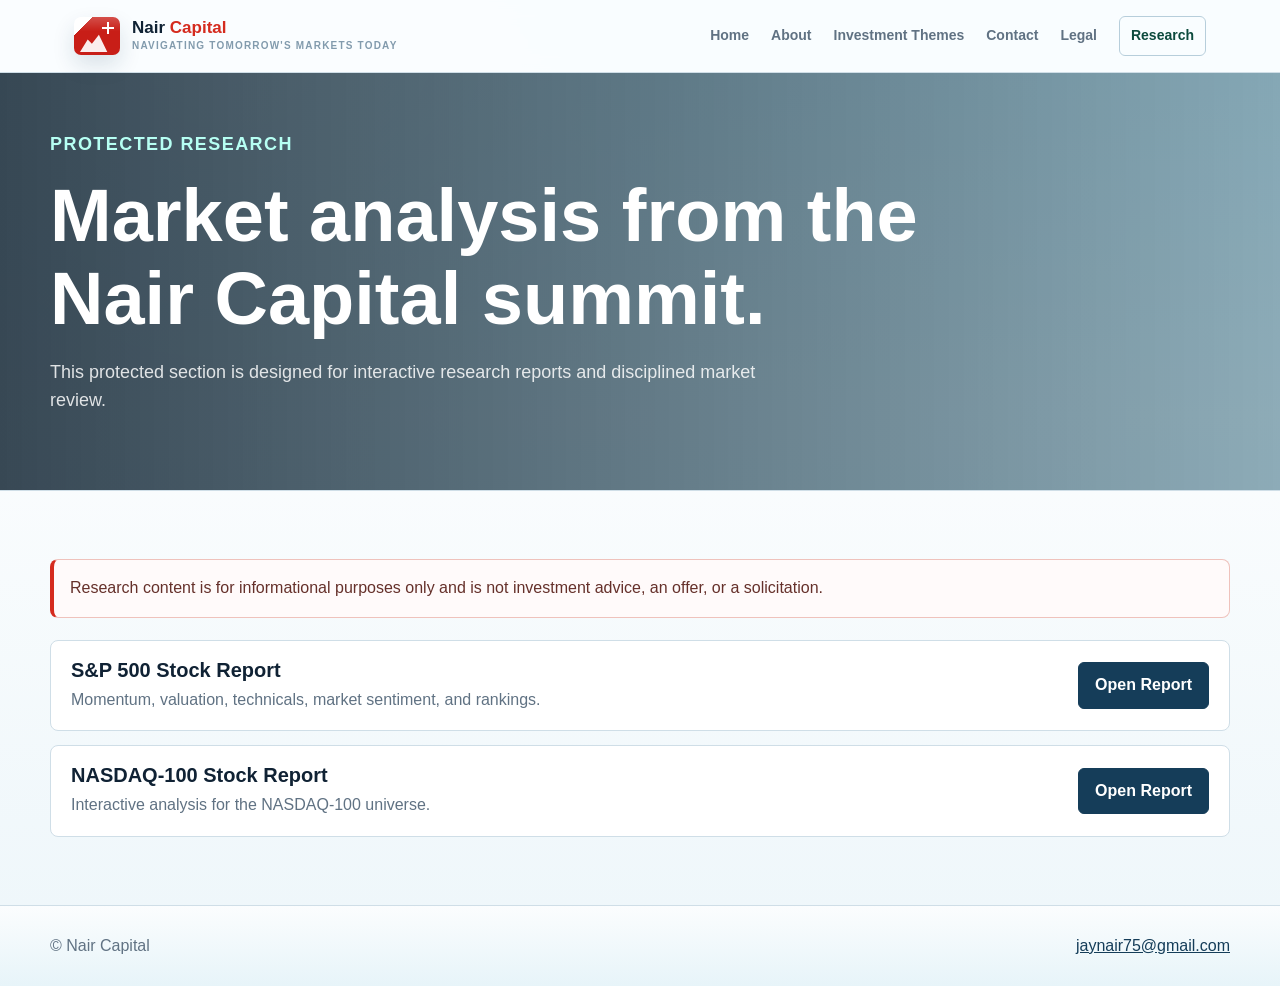
==== research/index.html @ ebb382ba "Update website" ====
<!doctype html>
<html lang="en">
<head>
  <meta charset="utf-8">
  <meta name="viewport" content="width=device-width, initial-scale=1">
  <title>Research | Nair Capital</title>
  <link rel="stylesheet" href="../assets/css/styles.css">
</head>
<body>
  <header class="site-header">
    <div class="header-inner">
      <a class="brand" href="../index.html"><span class="brand-mark" aria-hidden="true"></span><span class="brand-text">Nair <span>Capital</span></span></a>
      <button class="menu-button" data-menu-button aria-label="Open menu" aria-expanded="false">☰</button>
      <nav class="site-nav" data-site-nav>
        <a href="../index.html">Home</a>
        <a href="../about.html">About</a>
        <a href="../themes.html">Investment Themes</a>
        <a href="../contact.html">Contact</a>
        <a href="../legal.html">Legal</a>
        <a class="research-link active" href="index.html">Research</a>
      </nav>
    </div>
  </header>
  <main>
    <section class="page-title">
      <div class="section-inner">
        <p class="eyebrow">Protected research</p>
        <h1>Market analysis from the Nair Capital summit.</h1>
        <p>This protected section is designed for interactive research reports and disciplined market review.</p>
      </div>
    </section>
    <section class="section">
      <div class="section-inner">
        <div class="notice">
          Research content is for informational purposes only and is not investment advice, an offer, or a solicitation.
        </div>
        <div class="report-list" style="margin-top: 22px;">
          <article class="report-row">
            <div>
              <h3>S&P 500 Stock Report</h3>
              <p>Momentum, valuation, technicals, market sentiment, and rankings.</p>
            </div>
            <a class="button" href="reports/sp500_interactive_dashboard.html">Open Report</a>
          </article>
          <article class="report-row">
            <div>
              <h3>NASDAQ-100 Stock Report</h3>
              <p>Interactive analysis for the NASDAQ-100 universe.</p>
            </div>
            <a class="button" href="reports/nasdaq100_interactive_dashboard.html">Open Report</a>
          </article>
        </div>
      </div>
    </section>
  </main>
  <footer class="site-footer">
    <div class="footer-inner">
      <span>© Nair Capital</span>
      <a href="mailto:jaynair75@gmail.com">jaynair75@gmail.com</a>
    </div>
  </footer>
  <script src="../assets/js/main.js"></script>
</body>
</html>
---- assets/css/styles.css ----
:root {
  color-scheme: light;
  --ink: #102234;
  --muted: #607283;
  --line: #cfdee7;
  --panel: #ffffff;
  --page: #edf6fa;
  --brand: #153d59;
  --accent: #0c6b5d;
  --pine: #0c4a3d;
  --ice: #f6fbfd;
  --glacier: #dceff7;
  --sky: #bcddeb;
  --swiss-red: #d52b1e;
  --gold: #c7a350;
  --warn: #b45309;
}

* {
  box-sizing: border-box;
}

body {
  margin: 0;
  color: var(--ink);
  background:
    radial-gradient(circle at 18% 0%, rgba(255, 255, 255, 0.98), rgba(255, 255, 255, 0) 30%),
    linear-gradient(180deg, #e7f4f9 0%, #fbfdfe 42%, #edf6fa 100%);
  font-family: -apple-system, BlinkMacSystemFont, "Segoe UI", sans-serif;
  line-height: 1.55;
}

a {
  color: var(--brand);
}

.site-header {
  background: rgba(250, 253, 255, 0.94);
  backdrop-filter: blur(10px);
  border-bottom: 1px solid var(--line);
  position: sticky;
  top: 0;
  z-index: 10;
}

.header-inner {
  align-items: center;
  display: flex;
  justify-content: space-between;
  margin: 0 auto;
  max-width: 1180px;
  min-height: 72px;
  padding: 0 24px;
}

.brand {
  align-items: center;
  color: var(--ink);
  display: inline-flex;
  gap: 12px;
  font-weight: 750;
  letter-spacing: 0;
  text-decoration: none;
}

.brand-text span {
  color: var(--swiss-red);
}

.brand-mark {
  background:
    linear-gradient(135deg, #ffffff 0 22%, transparent 22%),
    linear-gradient(180deg, rgba(255, 255, 255, 0.22), rgba(255, 255, 255, 0) 38%),
    #c81e17;
  border-radius: 7px;
  box-shadow: 0 10px 22px rgba(13, 56, 82, 0.14);
  display: inline-block;
  height: 38px;
  overflow: hidden;
  position: relative;
  width: 46px;
}

.brand-mark::after {
  content: "";
  background: #fff;
  clip-path: polygon(0 100%, 22% 48%, 34% 66%, 54% 28%, 78% 100%);
  height: 24px;
  left: 6px;
  position: absolute;
  opacity: 0.92;
  top: 11px;
  width: 35px;
}

.brand-mark::before {
  background:
    linear-gradient(90deg, transparent 0 38%, #fff 38% 62%, transparent 62% 100%),
    linear-gradient(180deg, transparent 0 38%, #fff 38% 62%, transparent 62% 100%);
  content: "";
  height: 12px;
  right: 6px;
  position: absolute;
  top: 5px;
  width: 12px;
  z-index: 1;
}

.brand-text {
  font-size: 17px;
  line-height: 1.05;
}

.brand-text::after {
  color: #829bad;
  content: "Navigating Tomorrow's Markets Today";
  display: block;
  font-size: 10px;
  font-weight: 700;
  letter-spacing: 0.12em;
  line-height: 1.25;
  margin-top: 3px;
  text-transform: uppercase;
}

.menu-button {
  background: var(--panel);
  border: 1px solid var(--line);
  border-radius: 6px;
  color: var(--ink);
  display: none;
  font-size: 18px;
  height: 40px;
  width: 44px;
}

.site-nav {
  align-items: center;
  display: flex;
  gap: 22px;
}

.site-nav a {
  color: var(--muted);
  font-size: 14px;
  font-weight: 600;
  text-decoration: none;
}

.site-nav a.active,
.site-nav a:hover {
  color: var(--pine);
}

.research-link {
  border: 1px solid #b7cedb;
  border-radius: 6px;
  padding: 8px 11px;
}

.hero {
  background:
    linear-gradient(90deg, rgba(5, 20, 32, 0.82), rgba(16, 61, 84, 0.42), rgba(255, 255, 255, 0.12)),
    linear-gradient(180deg, rgba(255, 255, 255, 0) 70%, rgba(237, 246, 250, 1) 100%),
    url("https://images.unsplash.com/photo-1506905925346-21bda4d32df4?auto=format&fit=crop&w=2400&q=86");
  background-position: center 42%;
  background-size: cover;
  color: #fff;
  min-height: 76vh;
  padding: 92px 24px 72px;
  position: relative;
}

.hero::after {
  background:
    linear-gradient(135deg, transparent 0 48%, rgba(255, 255, 255, 0.58) 48% 52%, transparent 52% 100%),
    radial-gradient(circle at 68% 22%, rgba(255, 255, 255, 0.38), rgba(255, 255, 255, 0) 24%);
  bottom: 0;
  content: "";
  height: 70px;
  left: 0;
  opacity: 0.35;
  position: absolute;
  right: 0;
}

.hero-inner,
.section-inner {
  margin: 0 auto;
  max-width: 1180px;
  position: relative;
  z-index: 1;
}

.eyebrow {
  color: #a7f3e8;
  font-size: 13px;
  font-weight: 700;
  letter-spacing: 0.08em;
  margin: 0 0 16px;
  text-transform: uppercase;
}

h1,
h2,
h3 {
  letter-spacing: 0;
  line-height: 1.12;
  margin: 0;
}

h1 {
  font-size: clamp(42px, 7vw, 74px);
  max-width: 880px;
}

h2 {
  font-size: clamp(28px, 4vw, 42px);
}

h3 {
  font-size: 20px;
}

.hero-copy {
  color: rgba(255, 255, 255, 0.86);
  font-size: 19px;
  max-width: 740px;
}

.actions {
  display: flex;
  flex-wrap: wrap;
  gap: 12px;
  margin-top: 30px;
}

.button {
  align-items: center;
  background: var(--brand);
  border: 1px solid var(--brand);
  border-radius: 6px;
  color: #fff;
  display: inline-flex;
  font-weight: 700;
  min-height: 44px;
  padding: 10px 16px;
  text-decoration: none;
}

.button.secondary {
  background: rgba(255, 255, 255, 0.12);
  border-color: rgba(255, 255, 255, 0.46);
}

.section {
  padding: 68px 24px;
}

.section.alt {
  background:
    linear-gradient(180deg, rgba(255, 255, 255, 0.94), rgba(239, 248, 252, 0.92)),
    linear-gradient(135deg, rgba(188, 221, 235, 0.44), rgba(255, 255, 255, 0));
}

.lead {
  color: var(--muted);
  font-size: 18px;
  max-width: 820px;
}

.grid {
  display: grid;
  gap: 18px;
}

.grid.three {
  grid-template-columns: repeat(3, minmax(0, 1fr));
}

.grid.two {
  grid-template-columns: repeat(2, minmax(0, 1fr));
}

.card {
  background: var(--panel);
  border: 1px solid var(--line);
  border-radius: 8px;
  box-shadow: 0 18px 40px rgba(21, 61, 89, 0.07);
  padding: 22px;
  position: relative;
}

.card::before {
  background: linear-gradient(90deg, var(--swiss-red), var(--gold), var(--pine));
  border-radius: 8px 8px 0 0;
  content: "";
  height: 3px;
  left: -1px;
  position: absolute;
  right: -1px;
  top: -1px;
}

.card p {
  color: var(--muted);
  margin-bottom: 0;
}

.page-title {
  background:
    linear-gradient(90deg, rgba(7, 27, 42, 0.8), rgba(13, 76, 101, 0.46)),
    url("https://images.unsplash.com/photo-1506905925346-21bda4d32df4?auto=format&fit=crop&w=2200&q=84");
  background-position: center 48%;
  background-size: cover;
  border-bottom: 1px solid var(--line);
  color: #fff;
  padding: 58px 24px;
}

.page-title p {
  color: rgba(255, 255, 255, 0.84);
  font-size: 18px;
  max-width: 760px;
}

.page-title .eyebrow {
  color: #b6fff3;
}

.notice {
  background: #fffafa;
  border: 1px solid #efc2bc;
  border-left: 4px solid var(--swiss-red);
  border-radius: 8px;
  color: #65302a;
  padding: 16px;
}

.report-list {
  display: grid;
  gap: 14px;
}

.report-row {
  align-items: center;
  background: var(--panel);
  border: 1px solid var(--line);
  border-radius: 8px;
  display: flex;
  justify-content: space-between;
  gap: 16px;
  padding: 18px 20px;
}

.report-row p {
  color: var(--muted);
  margin: 6px 0 0;
}

.site-footer {
  border-top: 1px solid var(--line);
  color: var(--muted);
  background:
    linear-gradient(180deg, #fbfdfe, #e7f4f9);
  padding: 28px 24px;
}

.footer-inner {
  display: flex;
  justify-content: space-between;
  gap: 16px;
  margin: 0 auto;
  max-width: 1180px;
}

@media (max-width: 760px) {
  .menu-button {
    display: inline-flex;
    align-items: center;
    justify-content: center;
  }

  .site-nav {
    background: #fff;
    border-bottom: 1px solid var(--line);
    display: none;
    flex-direction: column;
    left: 0;
    padding: 16px 24px 22px;
    position: absolute;
    right: 0;
    top: 72px;
  }

  .site-nav[data-open="true"] {
    display: flex;
  }

  .grid.three,
  .grid.two {
    grid-template-columns: 1fr;
  }

  .report-row,
  .footer-inner {
    align-items: flex-start;
    flex-direction: column;
  }
}
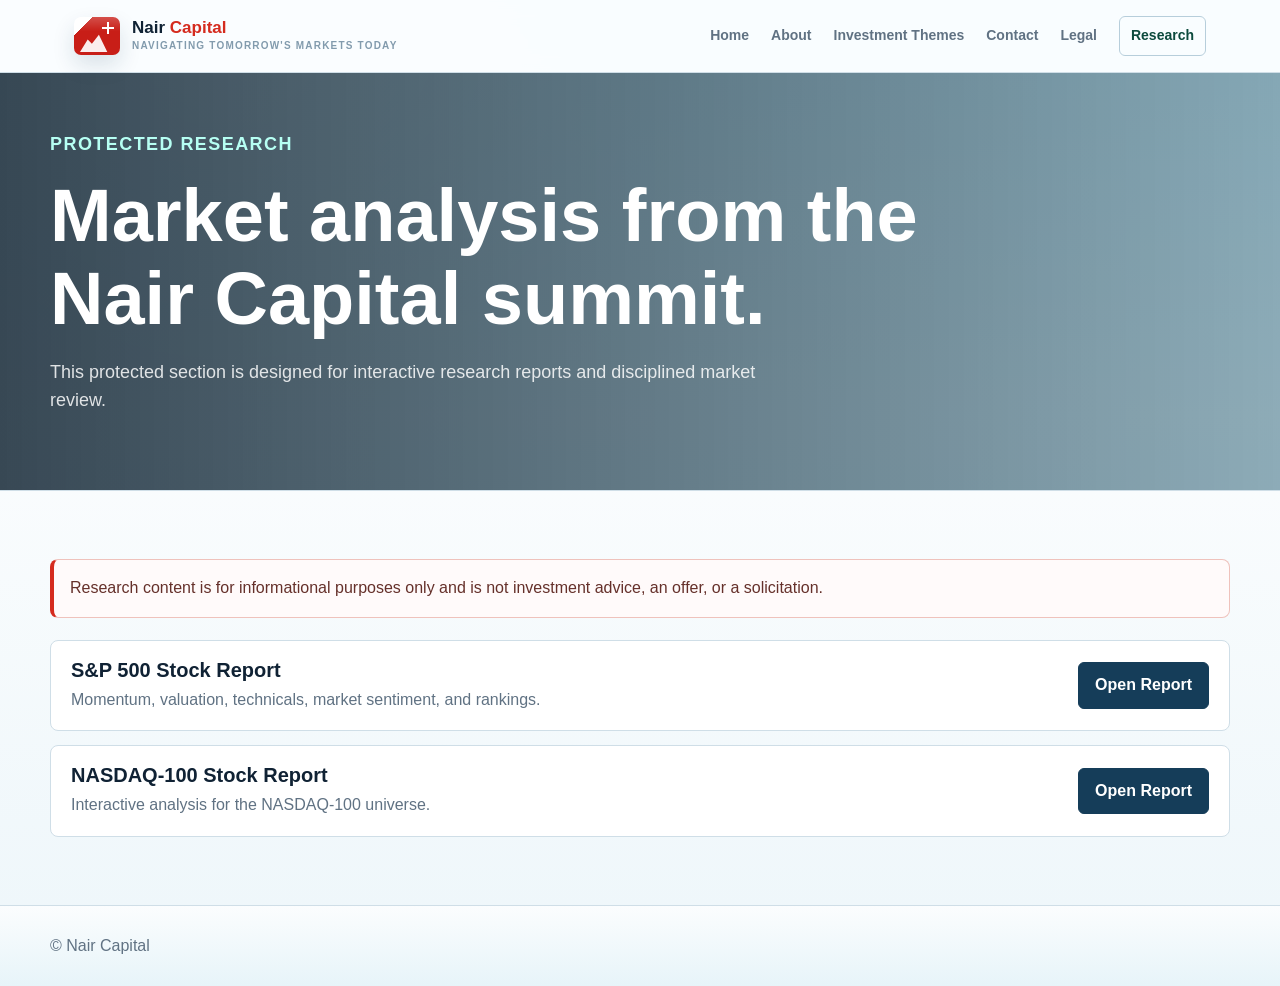
==== commit cd6c9aba: "Update contact page" ====
--- a/research/index.html
+++ b/research/index.html
@@ -56,7 +56,6 @@
   <footer class="site-footer">
     <div class="footer-inner">
       <span>© Nair Capital</span>
-      <a href="mailto:jaynair75@gmail.com">jaynair75@gmail.com</a>
     </div>
   </footer>
   <script src="../assets/js/main.js"></script>
--- a/assets/css/styles.css
+++ b/assets/css/styles.css
@@ -307,6 +307,54 @@
   margin-bottom: 0;
 }
 
+.contact-card {
+  max-width: 720px;
+}
+
+.contact-form {
+  display: grid;
+  gap: 10px;
+  margin-top: 18px;
+}
+
+.contact-form label {
+  color: var(--ink);
+  font-size: 14px;
+  font-weight: 700;
+}
+
+.contact-form input,
+.contact-form select,
+.contact-form textarea {
+  background: #fbfdfe;
+  border: 1px solid #c8d8e2;
+  border-radius: 6px;
+  color: var(--ink);
+  font: inherit;
+  padding: 11px 12px;
+  width: 100%;
+}
+
+.contact-form input:focus,
+.contact-form select:focus,
+.contact-form textarea:focus {
+  border-color: var(--brand);
+  box-shadow: 0 0 0 3px rgba(21, 61, 89, 0.12);
+  outline: none;
+}
+
+.form-button {
+  cursor: pointer;
+  justify-content: center;
+  margin-top: 8px;
+  width: fit-content;
+}
+
+.form-note {
+  font-size: 13px;
+  margin-top: 14px;
+}
+
 .page-title {
   background:
     linear-gradient(90deg, rgba(7, 27, 42, 0.8), rgba(13, 76, 101, 0.46)),
